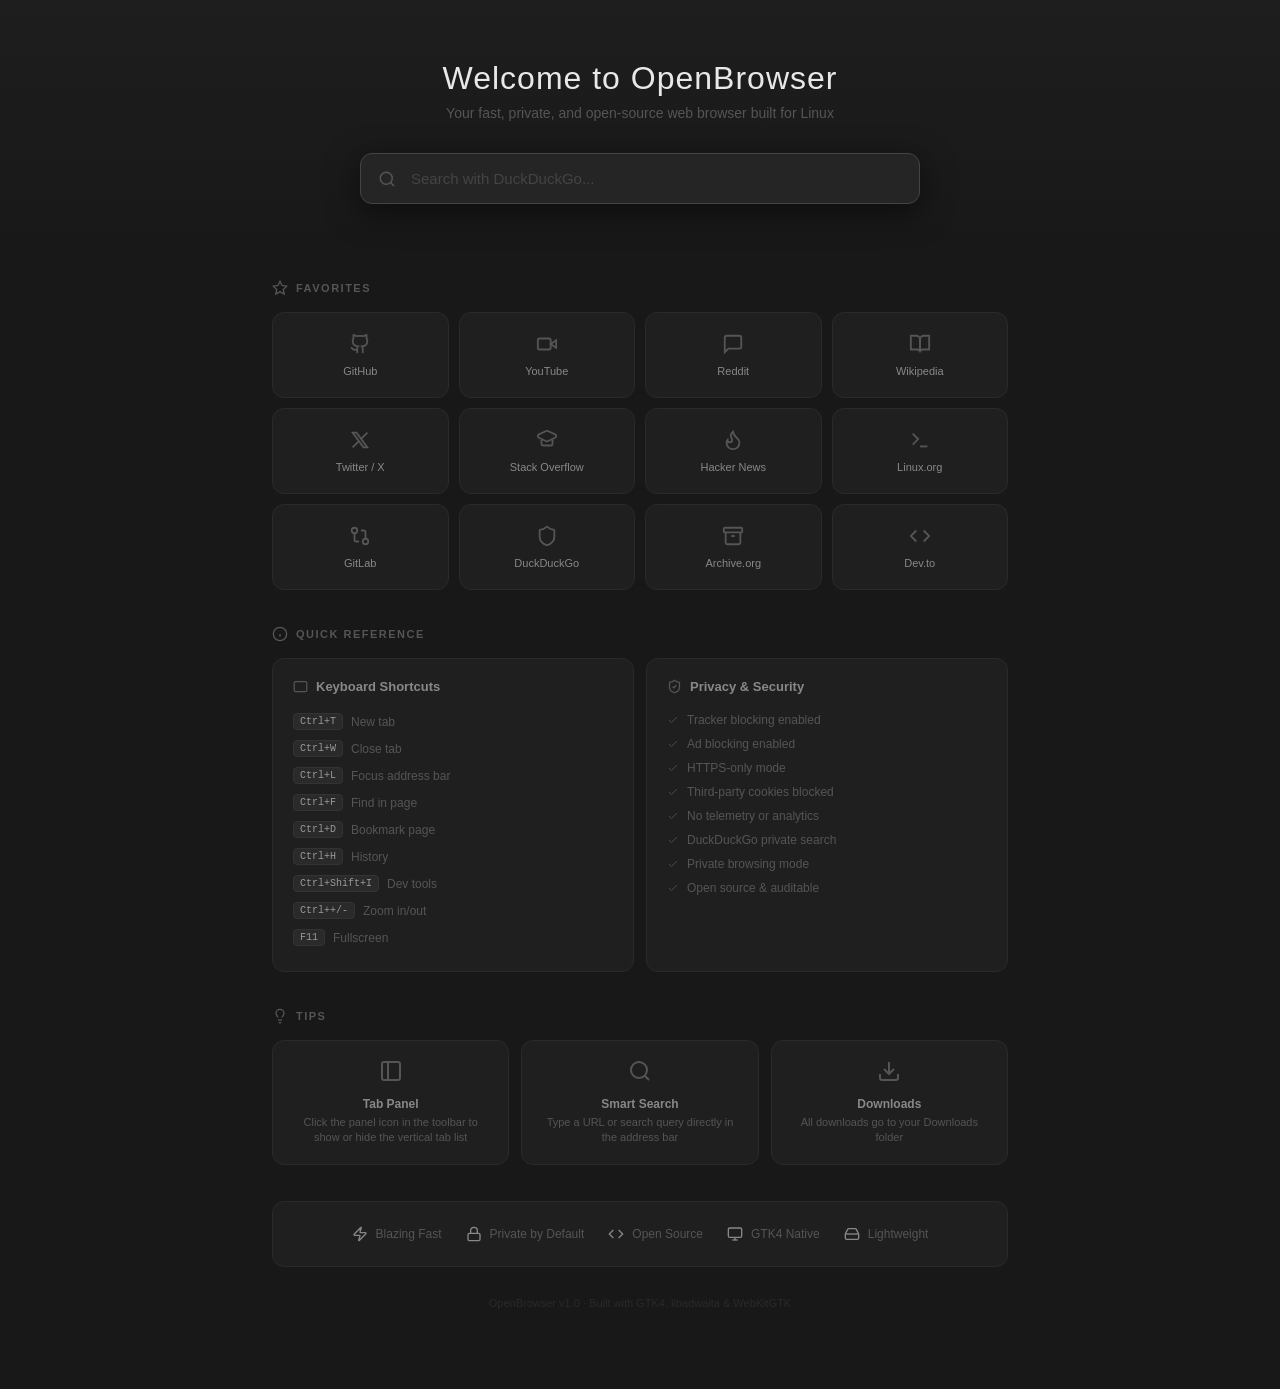
==== data/startup.html @ 34a9e411 "Initial release: OpenBrowser v1.0.0 A fast, private, and open-source web browser for Linux built wit" ====
<!DOCTYPE html>
<html><head>
<meta charset="utf-8">
<title>New Tab - OpenBrowser</title>
<style>
* { margin: 0; padding: 0; box-sizing: border-box; }
:root {
  --bg: #181818;
  --surface: #1f1f1f;
  --surface2: #252525;
  --border: #2a2a2a;
  --border2: #333;
  --text: #ccc;
  --text2: #888;
  --text3: #555;
  --accent: #4a9eff;
}
body {
  background: var(--bg);
  color: var(--text);
  font-family: 'Cantarell', -apple-system, sans-serif;
  min-height: 100vh;
  overflow-y: auto;
}
.hero {
  padding: 60px 40px 40px;
  text-align: center;
  background: linear-gradient(180deg, #1e1e1e 0%, var(--bg) 100%);
}
.hero h1 { font-size: 32px; font-weight: 200; color: #e8e8e8; margin-bottom: 8px; letter-spacing: 1px; }
.hero p { font-size: 14px; color: var(--text3); margin-bottom: 32px; }
.search-wrap { max-width: 560px; margin: 0 auto; position: relative; }
.search-wrap .s-icon { position: absolute; left: 18px; top: 50%; transform: translateY(-50%); color: var(--text3); width: 18px; height: 18px; }
.search-wrap input {
  width: 100%; padding: 16px 20px 16px 50px; border-radius: 12px;
  border: 1px solid var(--border); background: var(--surface); color: #e0e0e0;
  font-size: 15px; outline: none; transition: all 0.25s;
}
.search-wrap input:focus { border-color: #444; background: var(--surface2); box-shadow: 0 8px 32px rgba(0,0,0,0.5); }
.search-wrap input::placeholder { color: #444; }
.content { max-width: 800px; margin: 0 auto; padding: 0 32px 60px; }
.section-head { display: flex; align-items: center; gap: 8px; margin-bottom: 16px; margin-top: 36px; }
.section-head svg { width: 16px; height: 16px; color: var(--text3); }
.section-head span { font-size: 11px; font-weight: 700; color: var(--text3); text-transform: uppercase; letter-spacing: 1.5px; }
.fav-grid { display: grid; grid-template-columns: repeat(4, 1fr); gap: 10px; }
.fav {
  display: flex; flex-direction: column; align-items: center; gap: 10px;
  padding: 20px 8px; border-radius: 12px; background: var(--surface);
  border: 1px solid var(--border); text-decoration: none; color: var(--text2);
  font-size: 11px; transition: all 0.2s ease;
}
.fav:hover { background: var(--surface2); border-color: var(--border2); color: #fff; transform: translateY(-3px); box-shadow: 0 8px 24px rgba(0,0,0,0.5); }
.fav svg { width: 22px; height: 22px; color: var(--text3); transition: all 0.2s; }
.fav:hover svg { color: var(--accent); }
.info-grid { display: grid; grid-template-columns: 1fr 1fr; gap: 12px; }
.info-card { background: var(--surface); border: 1px solid var(--border); border-radius: 12px; padding: 20px; }
.info-card h3 { font-size: 13px; font-weight: 600; color: var(--text2); margin-bottom: 14px; display: flex; align-items: center; gap: 8px; }
.info-card h3 svg { width: 15px; height: 15px; color: var(--text3); }
.info-card ul { list-style: none; }
.info-card li { font-size: 12px; color: var(--text3); padding: 5px 0; display: flex; align-items: center; gap: 8px; }
.info-card li svg { width: 12px; height: 12px; color: #4a4a4a; }
kbd { background: #2a2a2a; border: 1px solid #333; border-radius: 4px; padding: 2px 6px; font-size: 10px; color: #999; font-family: monospace; }
.features { display: flex; gap: 24px; justify-content: center; flex-wrap: wrap; margin-top: 36px; padding: 24px; background: var(--surface); border: 1px solid var(--border); border-radius: 12px; }
.feat { display: flex; align-items: center; gap: 8px; font-size: 12px; color: var(--text3); }
.feat svg { width: 16px; height: 16px; color: var(--text2); }
.tips-row { display: grid; grid-template-columns: 1fr 1fr 1fr; gap: 12px; margin-top: 12px; }
.tip-card { background: var(--surface); border: 1px solid var(--border); border-radius: 12px; padding: 18px; text-align: center; }
.tip-card svg { width: 24px; height: 24px; color: var(--text3); margin-bottom: 10px; }
.tip-card h4 { font-size: 12px; color: var(--text2); margin-bottom: 4px; }
.tip-card p { font-size: 11px; color: var(--text3); line-height: 1.4; }
.footer { text-align: center; padding: 30px 0 20px; color: #2a2a2a; font-size: 11px; }
</style>
</head>
<body>

<div class="hero">
  <h1>Welcome to OpenBrowser</h1>
  <p>Your fast, private, and open-source web browser built for Linux</p>
  <div class="search-wrap">
    <svg class="s-icon" viewBox="0 0 24 24" fill="none" stroke="currentColor" stroke-width="2" stroke-linecap="round" stroke-linejoin="round"><circle cx="11" cy="11" r="8"/><path d="m21 21-4.3-4.3"/></svg>
    <form action="https://duckduckgo.com/" method="get">
      <input type="text" name="q" placeholder="Search with DuckDuckGo..." autofocus>
    </form>
  </div>
</div>

<div class="content">
  <div class="section-head">
    <svg viewBox="0 0 24 24" fill="none" stroke="currentColor" stroke-width="2"><polygon points="12 2 15.09 8.26 22 9.27 17 14.14 18.18 21.02 12 17.77 5.82 21.02 7 14.14 2 9.27 8.91 8.26 12 2"/></svg>
    <span>Favorites</span>
  </div>
  <div class="fav-grid">
    <a class="fav" href="https://github.com"><svg viewBox="0 0 24 24" fill="none" stroke="currentColor" stroke-width="2"><path d="M15 22v-4a4.8 4.8 0 0 0-1-3.5c3 0 6-2 6-5.5.08-1.25-.27-2.48-1-3.5.28-1.15.28-2.35 0-3.5 0 0-1 0-3 1.5-2.64-.5-5.36-.5-8 0C6 2 5 2 5 2c-.3 1.15-.3 2.35 0 3.5A5.403 5.403 0 0 0 4 9c0 3.5 3 5.5 6 5.5-.39.49-.68 1.05-.85 1.65-.17.6-.22 1.23-.15 1.85v4"/><path d="M9 18c-4.51 2-5-2-7-2"/></svg><span>GitHub</span></a>
    <a class="fav" href="https://youtube.com"><svg viewBox="0 0 24 24" fill="none" stroke="currentColor" stroke-width="2"><path d="m22 8-6 4 6 4V8Z"/><rect width="14" height="12" x="2" y="6" rx="2" ry="2"/></svg><span>YouTube</span></a>
    <a class="fav" href="https://reddit.com"><svg viewBox="0 0 24 24" fill="none" stroke="currentColor" stroke-width="2"><path d="M21 15a2 2 0 0 1-2 2H7l-4 4V5a2 2 0 0 1 2-2h14a2 2 0 0 1 2 2z"/></svg><span>Reddit</span></a>
    <a class="fav" href="https://wikipedia.org"><svg viewBox="0 0 24 24" fill="none" stroke="currentColor" stroke-width="2"><path d="M2 3h6a4 4 0 0 1 4 4v14a3 3 0 0 0-3-3H2z"/><path d="M22 3h-6a4 4 0 0 0-4 4v14a3 3 0 0 1 3-3h7z"/></svg><span>Wikipedia</span></a>
    <a class="fav" href="https://twitter.com"><svg viewBox="0 0 24 24" fill="none" stroke="currentColor" stroke-width="2"><path d="M4 4l11.733 16h4.267l-11.733 -16z"/><path d="M4 20l6.768 -6.768m2.46 -2.46L20 4"/></svg><span>Twitter / X</span></a>
    <a class="fav" href="https://stackoverflow.com"><svg viewBox="0 0 24 24" fill="none" stroke="currentColor" stroke-width="2"><path d="m12.83 2.18a2 2 0 0 0-1.66 0l-8 3.74a2 2 0 0 0 0 3.66l8 3.74a2 2 0 0 0 1.66 0l8-3.74a2 2 0 0 0 0-3.66Z"/><path d="M6 12v4c0 1.1.9 2 2 2h8a2 2 0 0 0 2-2v-4"/></svg><span>Stack Overflow</span></a>
    <a class="fav" href="https://news.ycombinator.com"><svg viewBox="0 0 24 24" fill="none" stroke="currentColor" stroke-width="2"><path d="M8.5 14.5A2.5 2.5 0 0 0 11 12c0-1.38-.5-2-1-3-1.072-2.143-.224-4.054 2-6 .5 2.5 2 4.9 4 6.5 2 1.6 3 3.5 3 5.5a7 7 0 1 1-14 0c0-1.153.433-2.294 1-3a2.5 2.5 0 0 0 2.5 2.5z"/></svg><span>Hacker News</span></a>
    <a class="fav" href="https://linux.org"><svg viewBox="0 0 24 24" fill="none" stroke="currentColor" stroke-width="2"><polyline points="4 17 10 11 4 5"/><line x1="12" x2="20" y1="19" y2="19"/></svg><span>Linux.org</span></a>
    <a class="fav" href="https://gitlab.com"><svg viewBox="0 0 24 24" fill="none" stroke="currentColor" stroke-width="2"><circle cx="18" cy="18" r="3"/><circle cx="6" cy="6" r="3"/><path d="M13 6h3a2 2 0 0 1 2 2v7"/><path d="M11 18H8a2 2 0 0 1-2-2V9"/></svg><span>GitLab</span></a>
    <a class="fav" href="https://duckduckgo.com"><svg viewBox="0 0 24 24" fill="none" stroke="currentColor" stroke-width="2"><path d="M20 13c0 5-3.5 7.5-7.66 8.95a1 1 0 0 1-.67-.01C7.5 20.5 4 18 4 13V6a1 1 0 0 1 1-1c2 0 4.5-1.2 6.24-2.72a1.17 1.17 0 0 1 1.52 0C14.51 3.81 17 5 19 5a1 1 0 0 1 1 1z"/></svg><span>DuckDuckGo</span></a>
    <a class="fav" href="https://archive.org"><svg viewBox="0 0 24 24" fill="none" stroke="currentColor" stroke-width="2"><rect width="20" height="5" x="2" y="3" rx="1"/><path d="M4 8v11a2 2 0 0 0 2 2h12a2 2 0 0 0 2-2V8"/><path d="M10 12h4"/></svg><span>Archive.org</span></a>
    <a class="fav" href="https://dev.to"><svg viewBox="0 0 24 24" fill="none" stroke="currentColor" stroke-width="2"><polyline points="16 18 22 12 16 6"/><polyline points="8 6 2 12 8 18"/></svg><span>Dev.to</span></a>
  </div>

  <div class="section-head">
    <svg viewBox="0 0 24 24" fill="none" stroke="currentColor" stroke-width="2"><circle cx="12" cy="12" r="10"/><path d="M12 16v-4"/><path d="M12 8h.01"/></svg>
    <span>Quick Reference</span>
  </div>
  <div class="info-grid">
    <div class="info-card">
      <h3><svg viewBox="0 0 24 24" fill="none" stroke="currentColor" stroke-width="2"><rect width="20" height="16" x="2" y="4" rx="2"/><path d="M6 8h.001"/><path d="M10 8h.001"/><path d="M14 8h.001"/></svg> Keyboard Shortcuts</h3>
      <ul>
        <li><kbd>Ctrl+T</kbd> New tab</li>
        <li><kbd>Ctrl+W</kbd> Close tab</li>
        <li><kbd>Ctrl+L</kbd> Focus address bar</li>
        <li><kbd>Ctrl+F</kbd> Find in page</li>
        <li><kbd>Ctrl+D</kbd> Bookmark page</li>
        <li><kbd>Ctrl+H</kbd> History</li>
        <li><kbd>Ctrl+Shift+I</kbd> Dev tools</li>
        <li><kbd>Ctrl++/-</kbd> Zoom in/out</li>
        <li><kbd>F11</kbd> Fullscreen</li>
      </ul>
    </div>
    <div class="info-card">
      <h3><svg viewBox="0 0 24 24" fill="none" stroke="currentColor" stroke-width="2"><path d="M20 13c0 5-3.5 7.5-7.66 8.95a1 1 0 0 1-.67-.01C7.5 20.5 4 18 4 13V6a1 1 0 0 1 1-1c2 0 4.5-1.2 6.24-2.72a1.17 1.17 0 0 1 1.52 0C14.51 3.81 17 5 19 5a1 1 0 0 1 1 1z"/><path d="m9 12 2 2 4-4"/></svg> Privacy &amp; Security</h3>
      <ul>
        <li><svg viewBox="0 0 24 24" fill="none" stroke="currentColor" stroke-width="2"><path d="M20 6 9 17l-5-5"/></svg> Tracker blocking enabled</li>
        <li><svg viewBox="0 0 24 24" fill="none" stroke="currentColor" stroke-width="2"><path d="M20 6 9 17l-5-5"/></svg> Ad blocking enabled</li>
        <li><svg viewBox="0 0 24 24" fill="none" stroke="currentColor" stroke-width="2"><path d="M20 6 9 17l-5-5"/></svg> HTTPS-only mode</li>
        <li><svg viewBox="0 0 24 24" fill="none" stroke="currentColor" stroke-width="2"><path d="M20 6 9 17l-5-5"/></svg> Third-party cookies blocked</li>
        <li><svg viewBox="0 0 24 24" fill="none" stroke="currentColor" stroke-width="2"><path d="M20 6 9 17l-5-5"/></svg> No telemetry or analytics</li>
        <li><svg viewBox="0 0 24 24" fill="none" stroke="currentColor" stroke-width="2"><path d="M20 6 9 17l-5-5"/></svg> DuckDuckGo private search</li>
        <li><svg viewBox="0 0 24 24" fill="none" stroke="currentColor" stroke-width="2"><path d="M20 6 9 17l-5-5"/></svg> Private browsing mode</li>
        <li><svg viewBox="0 0 24 24" fill="none" stroke="currentColor" stroke-width="2"><path d="M20 6 9 17l-5-5"/></svg> Open source &amp; auditable</li>
      </ul>
    </div>
  </div>

  <div class="section-head">
    <svg viewBox="0 0 24 24" fill="none" stroke="currentColor" stroke-width="2"><path d="M15 14c.2-1 .7-1.7 1.5-2.5 1-.9 1.5-2.2 1.5-3.5A6 6 0 0 0 6 8c0 1 .2 2.2 1.5 3.5.7.7 1.3 1.5 1.5 2.5"/><path d="M9 18h6"/><path d="M10 22h4"/></svg>
    <span>Tips</span>
  </div>
  <div class="tips-row">
    <div class="tip-card">
      <svg viewBox="0 0 24 24" fill="none" stroke="currentColor" stroke-width="2"><rect width="18" height="18" x="3" y="3" rx="2"/><path d="M9 3v18"/></svg>
      <h4>Tab Panel</h4>
      <p>Click the panel icon in the toolbar to show or hide the vertical tab list</p>
    </div>
    <div class="tip-card">
      <svg viewBox="0 0 24 24" fill="none" stroke="currentColor" stroke-width="2"><circle cx="11" cy="11" r="8"/><path d="m21 21-4.3-4.3"/></svg>
      <h4>Smart Search</h4>
      <p>Type a URL or search query directly in the address bar</p>
    </div>
    <div class="tip-card">
      <svg viewBox="0 0 24 24" fill="none" stroke="currentColor" stroke-width="2"><path d="M21 15v4a2 2 0 0 1-2 2H5a2 2 0 0 1-2-2v-4"/><polyline points="7 10 12 15 17 10"/><line x1="12" x2="12" y1="15" y2="3"/></svg>
      <h4>Downloads</h4>
      <p>All downloads go to your Downloads folder</p>
    </div>
  </div>

  <div class="features">
    <div class="feat"><svg viewBox="0 0 24 24" fill="none" stroke="currentColor" stroke-width="2"><path d="M4 14a1 1 0 0 1-.78-1.63l9.9-10.2a.5.5 0 0 1 .86.46l-1.92 6.02A1 1 0 0 0 13 10h7a1 1 0 0 1 .78 1.63l-9.9 10.2a.5.5 0 0 1-.86-.46l1.92-6.02A1 1 0 0 0 11 14z"/></svg> Blazing Fast</div>
    <div class="feat"><svg viewBox="0 0 24 24" fill="none" stroke="currentColor" stroke-width="2"><rect width="18" height="11" x="3" y="11" rx="2" ry="2"/><path d="M7 11V7a5 5 0 0 1 10 0v4"/></svg> Private by Default</div>
    <div class="feat"><svg viewBox="0 0 24 24" fill="none" stroke="currentColor" stroke-width="2"><polyline points="16 18 22 12 16 6"/><polyline points="8 6 2 12 8 18"/></svg> Open Source</div>
    <div class="feat"><svg viewBox="0 0 24 24" fill="none" stroke="currentColor" stroke-width="2"><rect width="20" height="14" x="2" y="3" rx="2"/><line x1="8" x2="16" y1="21" y2="21"/><line x1="12" x2="12" y1="17" y2="21"/></svg> GTK4 Native</div>
    <div class="feat"><svg viewBox="0 0 24 24" fill="none" stroke="currentColor" stroke-width="2"><line x1="22" x2="2" y1="12" y2="12"/><path d="M5.45 5.11 2 12v6a2 2 0 0 0 2 2h16a2 2 0 0 0 2-2v-6l-3.45-6.89A2 2 0 0 0 16.76 4H7.24a2 2 0 0 0-1.79 1.11z"/></svg> Lightweight</div>
  </div>

  <div class="footer">OpenBrowser v1.0 &middot; Built with GTK4, libadwaita &amp; WebKitGTK</div>
</div>

</body></html>
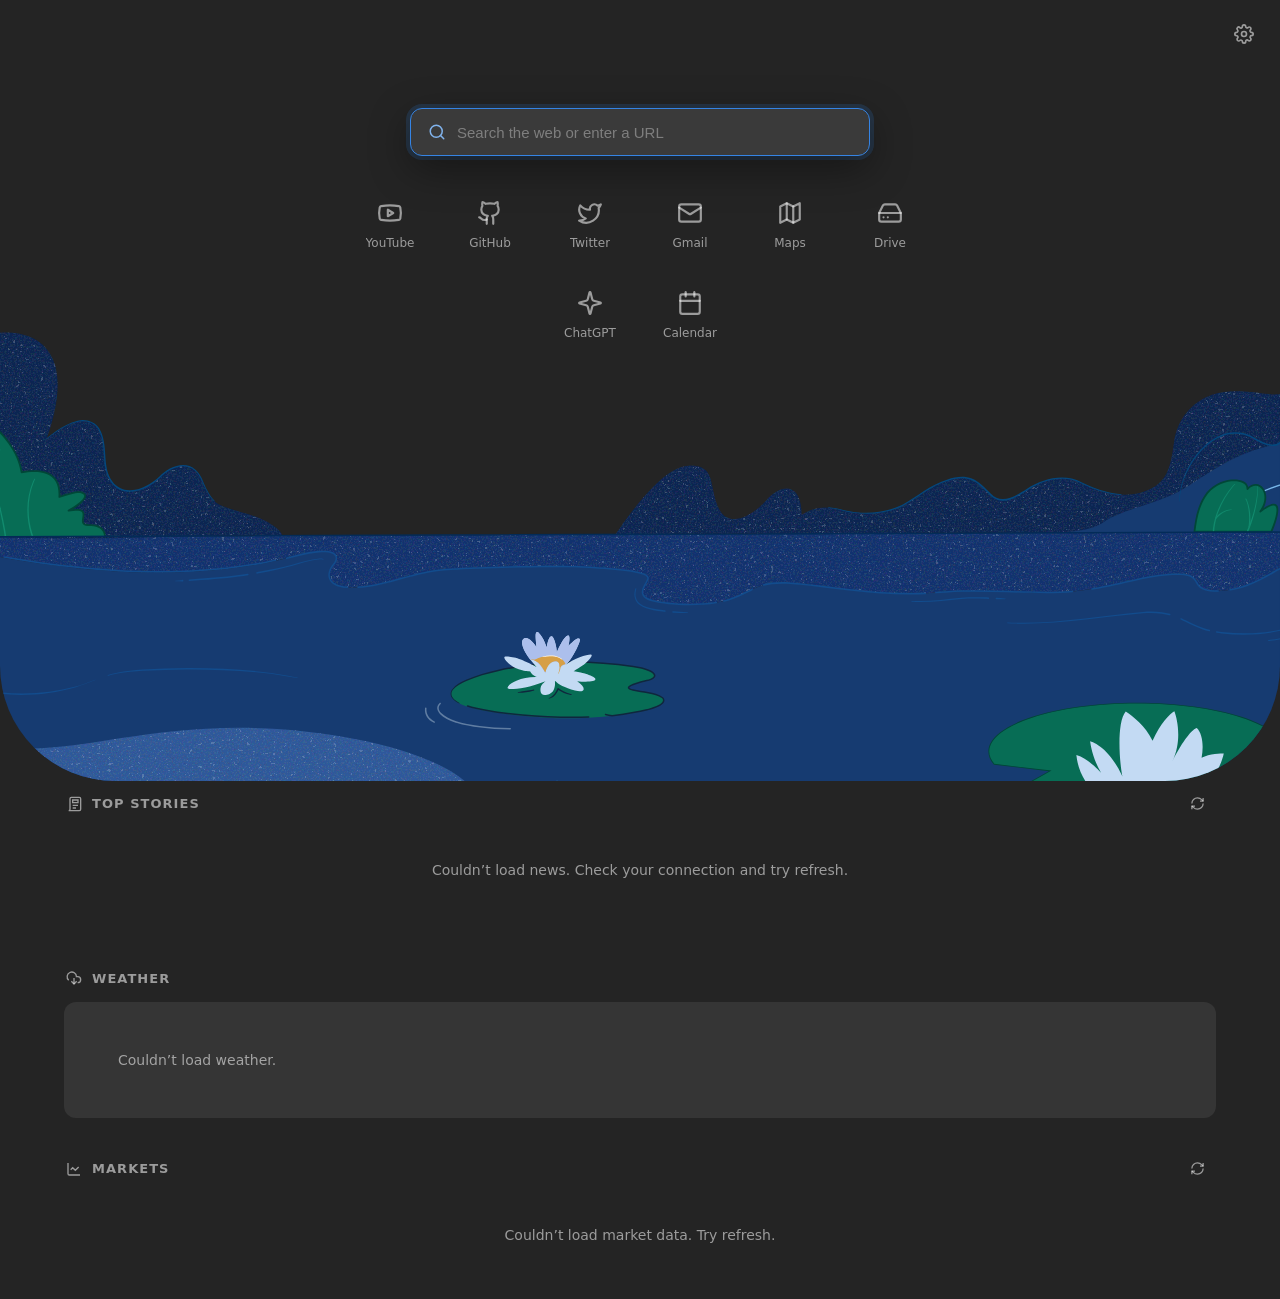
==== commit bdfb1874: "Initial commit: OpenBrowser - GTK4 web browser with WebKitGTK" ====
--- a/data/startup.html
+++ b/data/startup.html
@@ -1,174 +1,503 @@
 <!DOCTYPE html>
-<html><head>
+<html lang="en"><head>
 <meta charset="utf-8">
-<title>New Tab - OpenBrowser</title>
+<meta name="viewport" content="width=device-width, initial-scale=1.0">
+<title>New Tab</title>
 <style>
-* { margin: 0; padding: 0; box-sizing: border-box; }
-:root {
-  --bg: #181818;
-  --surface: #1f1f1f;
-  --surface2: #252525;
-  --border: #2a2a2a;
-  --border2: #333;
-  --text: #ccc;
-  --text2: #888;
-  --text3: #555;
-  --accent: #4a9eff;
-}
-body {
-  background: var(--bg);
-  color: var(--text);
-  font-family: 'Cantarell', -apple-system, sans-serif;
-  min-height: 100vh;
-  overflow-y: auto;
-}
-.hero {
-  padding: 60px 40px 40px;
-  text-align: center;
-  background: linear-gradient(180deg, #1e1e1e 0%, var(--bg) 100%);
-}
-.hero h1 { font-size: 32px; font-weight: 200; color: #e8e8e8; margin-bottom: 8px; letter-spacing: 1px; }
-.hero p { font-size: 14px; color: var(--text3); margin-bottom: 32px; }
-.search-wrap { max-width: 560px; margin: 0 auto; position: relative; }
-.search-wrap .s-icon { position: absolute; left: 18px; top: 50%; transform: translateY(-50%); color: var(--text3); width: 18px; height: 18px; }
-.search-wrap input {
-  width: 100%; padding: 16px 20px 16px 50px; border-radius: 12px;
-  border: 1px solid var(--border); background: var(--surface); color: #e0e0e0;
-  font-size: 15px; outline: none; transition: all 0.25s;
-}
-.search-wrap input:focus { border-color: #444; background: var(--surface2); box-shadow: 0 8px 32px rgba(0,0,0,0.5); }
-.search-wrap input::placeholder { color: #444; }
-.content { max-width: 800px; margin: 0 auto; padding: 0 32px 60px; }
-.section-head { display: flex; align-items: center; gap: 8px; margin-bottom: 16px; margin-top: 36px; }
-.section-head svg { width: 16px; height: 16px; color: var(--text3); }
-.section-head span { font-size: 11px; font-weight: 700; color: var(--text3); text-transform: uppercase; letter-spacing: 1.5px; }
-.fav-grid { display: grid; grid-template-columns: repeat(4, 1fr); gap: 10px; }
-.fav {
-  display: flex; flex-direction: column; align-items: center; gap: 10px;
-  padding: 20px 8px; border-radius: 12px; background: var(--surface);
-  border: 1px solid var(--border); text-decoration: none; color: var(--text2);
-  font-size: 11px; transition: all 0.2s ease;
-}
-.fav:hover { background: var(--surface2); border-color: var(--border2); color: #fff; transform: translateY(-3px); box-shadow: 0 8px 24px rgba(0,0,0,0.5); }
-.fav svg { width: 22px; height: 22px; color: var(--text3); transition: all 0.2s; }
-.fav:hover svg { color: var(--accent); }
-.info-grid { display: grid; grid-template-columns: 1fr 1fr; gap: 12px; }
-.info-card { background: var(--surface); border: 1px solid var(--border); border-radius: 12px; padding: 20px; }
-.info-card h3 { font-size: 13px; font-weight: 600; color: var(--text2); margin-bottom: 14px; display: flex; align-items: center; gap: 8px; }
-.info-card h3 svg { width: 15px; height: 15px; color: var(--text3); }
-.info-card ul { list-style: none; }
-.info-card li { font-size: 12px; color: var(--text3); padding: 5px 0; display: flex; align-items: center; gap: 8px; }
-.info-card li svg { width: 12px; height: 12px; color: #4a4a4a; }
-kbd { background: #2a2a2a; border: 1px solid #333; border-radius: 4px; padding: 2px 6px; font-size: 10px; color: #999; font-family: monospace; }
-.features { display: flex; gap: 24px; justify-content: center; flex-wrap: wrap; margin-top: 36px; padding: 24px; background: var(--surface); border: 1px solid var(--border); border-radius: 12px; }
-.feat { display: flex; align-items: center; gap: 8px; font-size: 12px; color: var(--text3); }
-.feat svg { width: 16px; height: 16px; color: var(--text2); }
-.tips-row { display: grid; grid-template-columns: 1fr 1fr 1fr; gap: 12px; margin-top: 12px; }
-.tip-card { background: var(--surface); border: 1px solid var(--border); border-radius: 12px; padding: 18px; text-align: center; }
-.tip-card svg { width: 24px; height: 24px; color: var(--text3); margin-bottom: 10px; }
-.tip-card h4 { font-size: 12px; color: var(--text2); margin-bottom: 4px; }
-.tip-card p { font-size: 11px; color: var(--text3); line-height: 1.4; }
-.footer { text-align: center; padding: 30px 0 20px; color: #2a2a2a; font-size: 11px; }
+*{margin:0;padding:0;box-sizing:border-box}
+/* Adwaita (GNOME) dark palette */
+:root{
+  --window-bg:#242424;
+  --card-bg:rgba(255,255,255,.08);
+  --card-bg-hover:rgba(255,255,255,.13);
+  --separator:rgba(255,255,255,.08);
+  --fg:#ffffff;
+  --dim:rgba(255,255,255,.55);
+  --dimmer:rgba(255,255,255,.35);
+  --accent:#3584e4;
+  --accent-text:#81b3ec;
+  --radius:12px;
+}
+html,body{height:100%}
+body{
+  background:var(--window-bg);color:var(--fg);
+  font-family:'Adwaita Sans','Cantarell',-apple-system,system-ui,'Segoe UI',sans-serif;
+  -webkit-font-smoothing:antialiased;min-height:100vh;
+}
+
+/* ===== Section 1: search at top + shortcuts ===== */
+.hero{min-height:62vh;display:flex;flex-direction:column;align-items:center;padding:clamp(60px,12vh,140px) 24px 0}
+.search-wrap{position:relative;width:100%;max-width:460px}
+.s-icon{position:absolute;left:18px;top:50%;transform:translateY(-50%);width:18px;height:18px;color:var(--dim);pointer-events:none;transition:color .2s}
+#searchInput{
+  width:100%;height:48px;padding:0 18px 0 46px;border-radius:12px;
+  border:1px solid var(--separator);background:var(--card-bg);color:var(--fg);
+  font-size:15px;outline:none;transition:border-color .2s,background .2s,box-shadow .2s;
+}
+#searchInput::placeholder{color:var(--dimmer)}
+#searchInput:focus{border-color:var(--accent);background:rgba(255,255,255,.1);box-shadow:0 12px 40px rgba(0,0,0,.4),0 0 0 4px rgba(53,132,228,.18)}
+.search-wrap:focus-within .s-icon{color:var(--accent-text)}
+
+/* shortcuts — plain gray icons, no card */
+.shortcuts{display:flex;flex-wrap:wrap;justify-content:center;gap:12px;margin-top:30px;max-width:620px}
+.shortcut{display:flex;flex-direction:column;align-items:center;gap:10px;width:88px;cursor:pointer;font-family:inherit;color:var(--dim);font-size:12px;font-weight:500;padding:14px 8px;border-radius:14px;background:none;border:none;transition:color .15s,transform .15s}
+.shortcut .ico{display:flex;align-items:center;justify-content:center}
+.shortcut .ico svg{width:26px;height:26px;color:var(--dim);transition:color .15s}
+.shortcut .name{white-space:nowrap;overflow:hidden;text-overflow:ellipsis;max-width:100%}
+.shortcut:hover{color:var(--fg);transform:translateY(-3px)}
+.shortcut:hover .ico svg{color:var(--fg)}
+
+/* Footer SVG under shortcuts — full bleed (fits both corners) */
+.login-anim{display:block;width:100vw;max-width:100vw;margin-left:calc(50% - 50vw);margin-right:calc(50% - 50vw);margin-top:-30px;height:auto;border-bottom-left-radius:clamp(40px,9vw,140px);border-bottom-right-radius:clamp(40px,9vw,140px)}
+
+/* ===== Section 2: news ===== */
+.news{padding:0 clamp(24px,5vw,80px) 56px;max-width:1280px;margin:0 auto}
+.section-title{display:flex;align-items:center;gap:10px;font-size:13px;font-weight:700;color:var(--dim);text-transform:uppercase;letter-spacing:.08em;margin:8px 2px 16px}
+.section-title svg{width:16px;height:16px}
+.section-title .grow{flex:1}
+.icon-btn{background:none;border:none;color:var(--dim);cursor:pointer;border-radius:8px;padding:7px 9px;display:flex;align-items:center;transition:color .15s}
+.icon-btn:hover{color:var(--fg)}
+.icon-btn svg{width:15px;height:15px}
+.news-grid{display:grid;grid-template-columns:repeat(auto-fill,minmax(260px,1fr));gap:10px}
+.news-card{display:flex;gap:12px;align-items:flex-start;padding:13px 14px;border-radius:var(--radius);background:var(--card-bg);cursor:pointer;transition:background .15s,transform .15s}
+.news-card:hover{background:var(--card-bg-hover);transform:translateY(-2px)}
+.news-card .thumb{width:38px;height:38px;border-radius:9px;flex-shrink:0;background:rgba(255,255,255,.06);object-fit:contain;padding:7px}
+.news-card .body{display:flex;flex-direction:column;gap:6px;min-width:0;flex:1}
+.news-card .nt{font-size:13.5px;font-weight:600;line-height:1.35;display:-webkit-box;-webkit-line-clamp:2;-webkit-box-orient:vertical;overflow:hidden}
+.news-card .meta{display:flex;align-items:center;gap:8px;font-size:11.5px;color:var(--dim);flex-wrap:wrap}
+.news-card .domain{color:var(--accent-text);overflow:hidden;text-overflow:ellipsis;white-space:nowrap;max-width:120px}
+.news-card .dot{width:3px;height:3px;border-radius:50%;background:var(--dimmer);flex-shrink:0}
+.news-status{padding:28px;text-align:center;color:var(--dim);font-size:14px;grid-column:1/-1}
+.skeleton{background:var(--card-bg);border-radius:var(--radius);min-height:66px;position:relative;overflow:hidden}
+.skeleton::after{content:'';position:absolute;inset:0;background:linear-gradient(90deg,transparent,rgba(255,255,255,.05),transparent);animation:sh 1.2s infinite}
+@keyframes sh{100%{transform:translateX(100%)}}
+/* ===== Background layer ===== */
+.bg-layer{position:fixed;inset:0;z-index:-1;background-size:cover;background-position:center;background-repeat:no-repeat}
+
+/* ===== Settings gear ===== */
+.gear-btn{position:fixed;top:14px;right:16px;z-index:50;width:40px;height:40px;border-radius:999px;border:none;background:none;color:var(--dim);display:flex;align-items:center;justify-content:center;cursor:pointer;transition:color .15s}
+.gear-btn:hover{color:var(--fg)}
+.gear-btn svg{width:20px;height:20px}
+
+/* ===== Customise dialog ===== */
+.cust-overlay{position:fixed;inset:0;background:rgba(0,0,0,.6);display:none;align-items:center;justify-content:center;z-index:120}
+.cust-overlay.show{display:flex}
+.cust-dialog{width:min(94vw,640px);max-height:86vh;background:#1f1f1f;border-radius:16px;overflow:hidden;display:flex;flex-direction:column;box-shadow:0 24px 64px rgba(0,0,0,.6)}
+.cust-header{display:flex;align-items:center;padding:18px 22px;border-bottom:1px solid var(--separator)}
+.cust-header h2{font-size:18px;font-weight:700;flex:1}
+.cust-close{width:34px;height:34px;border-radius:999px;border:none;background:transparent;color:var(--dim);cursor:pointer;display:flex;align-items:center;justify-content:center;transition:background .15s,color .15s}
+.cust-close:hover{background:var(--card-bg-hover);color:var(--fg)}
+.cust-close svg{width:18px;height:18px}
+.cust-body{padding:22px;overflow-y:auto}
+.cust-label{font-size:12px;font-weight:700;color:var(--dim);text-transform:uppercase;letter-spacing:.07em;margin-bottom:14px}
+.bg-grid{display:grid;grid-template-columns:repeat(auto-fill,minmax(132px,1fr));gap:12px}
+.bg-opt{position:relative;aspect-ratio:16/10;border-radius:12px;cursor:pointer;border:2px solid transparent;overflow:hidden;background-size:cover;background-position:center;display:flex;align-items:center;justify-content:center;color:var(--fg);font-size:12px;font-weight:600;transition:border-color .15s}
+.bg-opt.special{background:var(--card-bg);border:2px dashed var(--separator);flex-direction:column;gap:6px;color:var(--dim)}
+.bg-opt.special:hover{border-color:var(--accent);color:var(--fg)}
+.bg-opt.special svg{width:22px;height:22px}
+.bg-opt.selected{border-color:var(--accent)}
+.bg-opt .check{position:absolute;top:6px;right:6px;width:22px;height:22px;border-radius:999px;background:var(--accent);color:#fff;display:none;align-items:center;justify-content:center}
+.bg-opt.selected .check{display:flex}
+.bg-opt .check svg{width:13px;height:13px}
+
+/* ===== Weather + Markets panels ===== */
+.panel{padding:0 clamp(24px,5vw,80px) 28px;max-width:1280px;margin:0 auto}
+.weather{display:flex;align-items:center;gap:22px;background:var(--card-bg);border-radius:var(--radius);padding:22px 26px;flex-wrap:wrap}
+.weather .wicon svg{width:48px;height:48px;color:var(--fg)}
+.weather .wtemp{font-size:42px;font-weight:300;line-height:1;font-variant-numeric:tabular-nums}
+.weather .wmeta{display:flex;flex-direction:column;gap:3px}
+.weather .wcity{font-size:15px;font-weight:600}
+.weather .wcond{font-size:13px;color:var(--dim)}
+.weather .whl{margin-left:18px;font-size:13.5px;color:var(--dim);text-align:right;line-height:1.6}
+.weather .wgraph{margin-left:auto;width:260px;max-width:42vw}
+.weather .wgraph svg{width:100%;height:76px;display:block;overflow:visible}
+.wgraph .line{fill:none;stroke:var(--accent-text);stroke-width:2;stroke-linecap:round;stroke-linejoin:round}
+.wgraph .area{fill:rgba(53,132,228,.16);stroke:none}
+.wgraph .dotnow{fill:var(--accent-text)}
+.wgraph .lbl{fill:var(--dim);font-size:10px;font-weight:600}
+.stocks-grid{display:grid;grid-template-columns:repeat(auto-fill,minmax(160px,1fr));gap:12px}
+.stock{background:var(--card-bg);border-radius:var(--radius);padding:14px 16px;display:flex;flex-direction:column;gap:6px}
+.stock .sname{font-size:13px;color:var(--dim);font-weight:600;white-space:nowrap;overflow:hidden;text-overflow:ellipsis;display:flex;align-items:center;gap:7px}
+.stock .scoin{width:18px;height:18px;border-radius:50%;flex-shrink:0}
+.stock .sprice{font-size:19px;font-weight:600;font-variant-numeric:tabular-nums}
+.stock .schg{font-size:12.5px;font-weight:600;font-variant-numeric:tabular-nums}
+.stock .up{color:#57e389}
+.stock .down{color:#ff7b72}
+.stock .spark{width:100%;height:36px;margin-top:6px;display:block;overflow:visible}
+.stock .spark .l{fill:none;stroke-width:1.5;stroke-linecap:round;stroke-linejoin:round}
+.stock .spark .a{opacity:.16}
+
+@media (prefers-reduced-motion:reduce){*{animation:none!important;transition:none!important}.skeleton::after{animation:none}}
 </style>
 </head>
 <body>
 
-<div class="hero">
-  <h1>Welcome to OpenBrowser</h1>
-  <p>Your fast, private, and open-source web browser built for Linux</p>
+<div class="bg-layer" id="bgLayer"></div>
+
+<button class="gear-btn" id="gearBtn" title="Customise">
+  <svg viewBox="0 0 24 24" fill="none" stroke="currentColor" stroke-width="2"><circle cx="12" cy="12" r="3"/><path d="M19.4 15a1.65 1.65 0 0 0 .33 1.82l.06.06a2 2 0 1 1-2.83 2.83l-.06-.06a1.65 1.65 0 0 0-1.82-.33 1.65 1.65 0 0 0-1 1.51V21a2 2 0 0 1-4 0v-.09A1.65 1.65 0 0 0 9 19.4a1.65 1.65 0 0 0-1.82.33l-.06.06a2 2 0 1 1-2.83-2.83l.06-.06a1.65 1.65 0 0 0 .33-1.82 1.65 1.65 0 0 0-1.51-1H3a2 2 0 0 1 0-4h.09A1.65 1.65 0 0 0 4.6 9a1.65 1.65 0 0 0-.33-1.82l-.06-.06a2 2 0 1 1 2.83-2.83l.06.06a1.65 1.65 0 0 0 1.82.33H9a1.65 1.65 0 0 0 1-1.51V3a2 2 0 0 1 4 0v.09a1.65 1.65 0 0 0 1 1.51 1.65 1.65 0 0 0 1.82-.33l.06-.06a2 2 0 1 1 2.83 2.83l-.06.06a1.65 1.65 0 0 0-.33 1.82V9a1.65 1.65 0 0 0 1.51 1H21a2 2 0 0 1 0 4h-.09a1.65 1.65 0 0 0-1.51 1z"/></svg>
+</button>
+
+<section class="hero">
   <div class="search-wrap">
     <svg class="s-icon" viewBox="0 0 24 24" fill="none" stroke="currentColor" stroke-width="2" stroke-linecap="round" stroke-linejoin="round"><circle cx="11" cy="11" r="8"/><path d="m21 21-4.3-4.3"/></svg>
-    <form action="https://duckduckgo.com/" method="get">
-      <input type="text" name="q" placeholder="Search with DuckDuckGo..." autofocus>
-    </form>
+    <input type="text" id="searchInput" placeholder="Search the web or enter a URL" autocomplete="off" spellcheck="false" autofocus>
+  </div>
+  <div class="shortcuts" id="shortcuts"></div>
+  <img class="login-anim" src="icons/footer.svg" alt="">
+</section>
+
+<section class="news">
+  <div class="section-title">
+    <svg viewBox="0 0 24 24" fill="none" stroke="currentColor" stroke-width="2"><path d="M4 22h16a2 2 0 0 0 2-2V4a2 2 0 0 0-2-2H8a2 2 0 0 0-2 2v16a2 2 0 0 1-2 2Z"/><path d="M18 14h-8M15 18h-5M10 6h8v4h-8V6Z"/></svg>
+    <span>Top Stories</span><span class="grow"></span>
+    <button class="icon-btn" id="newsRefresh" title="Refresh">
+      <svg viewBox="0 0 24 24" fill="none" stroke="currentColor" stroke-width="2"><path d="M3 12a9 9 0 0 1 9-9 9.75 9.75 0 0 1 6.74 2.74L21 8"/><path d="M21 3v5h-5"/><path d="M21 12a9 9 0 0 1-9 9 9.75 9.75 0 0 1-6.74-2.74L3 16"/><path d="M8 16H3v5"/></svg>
+    </button>
+  </div>
+  <div class="news-grid" id="newsGrid"></div>
+</section>
+
+<section class="panel">
+  <div class="section-title">
+    <svg viewBox="0 0 24 24" fill="none" stroke="currentColor" stroke-width="2"><path d="M17.5 19a4.5 4.5 0 1 0 0-9h-1.8A7 7 0 1 0 4 15.3"/><path d="M12 12v9"/><path d="m8 17 4 4 4-4"/></svg>
+    <span>Weather</span>
+  </div>
+  <div class="weather" id="weather"><div class="news-status">Loading weather…</div></div>
+</section>
+
+<section class="panel">
+  <div class="section-title">
+    <svg viewBox="0 0 24 24" fill="none" stroke="currentColor" stroke-width="2"><path d="M3 3v16a2 2 0 0 0 2 2h16"/><path d="m19 9-5 5-4-4-3 3"/></svg>
+    <span>Markets</span>
+    <span class="grow"></span>
+    <button class="icon-btn" id="stockRefresh" title="Refresh"><svg viewBox="0 0 24 24" fill="none" stroke="currentColor" stroke-width="2"><path d="M3 12a9 9 0 0 1 9-9 9.75 9.75 0 0 1 6.74 2.74L21 8"/><path d="M21 3v5h-5"/><path d="M21 12a9 9 0 0 1-9 9 9.75 9.75 0 0 1-6.74-2.74L3 16"/><path d="M8 16H3v5"/></svg></button>
+  </div>
+  <div class="stocks-grid" id="stocks"></div>
+</section>
+
+<!-- Customise dialog -->
+<div class="cust-overlay" id="custOverlay">
+  <div class="cust-dialog">
+    <div class="cust-header">
+      <h2>Customise New Tab Page</h2>
+      <button class="cust-close" id="custClose"><svg viewBox="0 0 24 24" fill="none" stroke="currentColor" stroke-width="2"><path d="M18 6 6 18M6 6l12 12"/></svg></button>
+    </div>
+    <div class="cust-body">
+      <div class="cust-label">Background image</div>
+      <div class="bg-grid" id="bgGrid"></div>
+    </div>
   </div>
 </div>
-
-<div class="content">
-  <div class="section-head">
-    <svg viewBox="0 0 24 24" fill="none" stroke="currentColor" stroke-width="2"><polygon points="12 2 15.09 8.26 22 9.27 17 14.14 18.18 21.02 12 17.77 5.82 21.02 7 14.14 2 9.27 8.91 8.26 12 2"/></svg>
-    <span>Favorites</span>
-  </div>
-  <div class="fav-grid">
-    <a class="fav" href="https://github.com"><svg viewBox="0 0 24 24" fill="none" stroke="currentColor" stroke-width="2"><path d="M15 22v-4a4.8 4.8 0 0 0-1-3.5c3 0 6-2 6-5.5.08-1.25-.27-2.48-1-3.5.28-1.15.28-2.35 0-3.5 0 0-1 0-3 1.5-2.64-.5-5.36-.5-8 0C6 2 5 2 5 2c-.3 1.15-.3 2.35 0 3.5A5.403 5.403 0 0 0 4 9c0 3.5 3 5.5 6 5.5-.39.49-.68 1.05-.85 1.65-.17.6-.22 1.23-.15 1.85v4"/><path d="M9 18c-4.51 2-5-2-7-2"/></svg><span>GitHub</span></a>
-    <a class="fav" href="https://youtube.com"><svg viewBox="0 0 24 24" fill="none" stroke="currentColor" stroke-width="2"><path d="m22 8-6 4 6 4V8Z"/><rect width="14" height="12" x="2" y="6" rx="2" ry="2"/></svg><span>YouTube</span></a>
-    <a class="fav" href="https://reddit.com"><svg viewBox="0 0 24 24" fill="none" stroke="currentColor" stroke-width="2"><path d="M21 15a2 2 0 0 1-2 2H7l-4 4V5a2 2 0 0 1 2-2h14a2 2 0 0 1 2 2z"/></svg><span>Reddit</span></a>
-    <a class="fav" href="https://wikipedia.org"><svg viewBox="0 0 24 24" fill="none" stroke="currentColor" stroke-width="2"><path d="M2 3h6a4 4 0 0 1 4 4v14a3 3 0 0 0-3-3H2z"/><path d="M22 3h-6a4 4 0 0 0-4 4v14a3 3 0 0 1 3-3h7z"/></svg><span>Wikipedia</span></a>
-    <a class="fav" href="https://twitter.com"><svg viewBox="0 0 24 24" fill="none" stroke="currentColor" stroke-width="2"><path d="M4 4l11.733 16h4.267l-11.733 -16z"/><path d="M4 20l6.768 -6.768m2.46 -2.46L20 4"/></svg><span>Twitter / X</span></a>
-    <a class="fav" href="https://stackoverflow.com"><svg viewBox="0 0 24 24" fill="none" stroke="currentColor" stroke-width="2"><path d="m12.83 2.18a2 2 0 0 0-1.66 0l-8 3.74a2 2 0 0 0 0 3.66l8 3.74a2 2 0 0 0 1.66 0l8-3.74a2 2 0 0 0 0-3.66Z"/><path d="M6 12v4c0 1.1.9 2 2 2h8a2 2 0 0 0 2-2v-4"/></svg><span>Stack Overflow</span></a>
-    <a class="fav" href="https://news.ycombinator.com"><svg viewBox="0 0 24 24" fill="none" stroke="currentColor" stroke-width="2"><path d="M8.5 14.5A2.5 2.5 0 0 0 11 12c0-1.38-.5-2-1-3-1.072-2.143-.224-4.054 2-6 .5 2.5 2 4.9 4 6.5 2 1.6 3 3.5 3 5.5a7 7 0 1 1-14 0c0-1.153.433-2.294 1-3a2.5 2.5 0 0 0 2.5 2.5z"/></svg><span>Hacker News</span></a>
-    <a class="fav" href="https://linux.org"><svg viewBox="0 0 24 24" fill="none" stroke="currentColor" stroke-width="2"><polyline points="4 17 10 11 4 5"/><line x1="12" x2="20" y1="19" y2="19"/></svg><span>Linux.org</span></a>
-    <a class="fav" href="https://gitlab.com"><svg viewBox="0 0 24 24" fill="none" stroke="currentColor" stroke-width="2"><circle cx="18" cy="18" r="3"/><circle cx="6" cy="6" r="3"/><path d="M13 6h3a2 2 0 0 1 2 2v7"/><path d="M11 18H8a2 2 0 0 1-2-2V9"/></svg><span>GitLab</span></a>
-    <a class="fav" href="https://duckduckgo.com"><svg viewBox="0 0 24 24" fill="none" stroke="currentColor" stroke-width="2"><path d="M20 13c0 5-3.5 7.5-7.66 8.95a1 1 0 0 1-.67-.01C7.5 20.5 4 18 4 13V6a1 1 0 0 1 1-1c2 0 4.5-1.2 6.24-2.72a1.17 1.17 0 0 1 1.52 0C14.51 3.81 17 5 19 5a1 1 0 0 1 1 1z"/></svg><span>DuckDuckGo</span></a>
-    <a class="fav" href="https://archive.org"><svg viewBox="0 0 24 24" fill="none" stroke="currentColor" stroke-width="2"><rect width="20" height="5" x="2" y="3" rx="1"/><path d="M4 8v11a2 2 0 0 0 2 2h12a2 2 0 0 0 2-2V8"/><path d="M10 12h4"/></svg><span>Archive.org</span></a>
-    <a class="fav" href="https://dev.to"><svg viewBox="0 0 24 24" fill="none" stroke="currentColor" stroke-width="2"><polyline points="16 18 22 12 16 6"/><polyline points="8 6 2 12 8 18"/></svg><span>Dev.to</span></a>
-  </div>
-
-  <div class="section-head">
-    <svg viewBox="0 0 24 24" fill="none" stroke="currentColor" stroke-width="2"><circle cx="12" cy="12" r="10"/><path d="M12 16v-4"/><path d="M12 8h.01"/></svg>
-    <span>Quick Reference</span>
-  </div>
-  <div class="info-grid">
-    <div class="info-card">
-      <h3><svg viewBox="0 0 24 24" fill="none" stroke="currentColor" stroke-width="2"><rect width="20" height="16" x="2" y="4" rx="2"/><path d="M6 8h.001"/><path d="M10 8h.001"/><path d="M14 8h.001"/></svg> Keyboard Shortcuts</h3>
-      <ul>
-        <li><kbd>Ctrl+T</kbd> New tab</li>
-        <li><kbd>Ctrl+W</kbd> Close tab</li>
-        <li><kbd>Ctrl+L</kbd> Focus address bar</li>
-        <li><kbd>Ctrl+F</kbd> Find in page</li>
-        <li><kbd>Ctrl+D</kbd> Bookmark page</li>
-        <li><kbd>Ctrl+H</kbd> History</li>
-        <li><kbd>Ctrl+Shift+I</kbd> Dev tools</li>
-        <li><kbd>Ctrl++/-</kbd> Zoom in/out</li>
-        <li><kbd>F11</kbd> Fullscreen</li>
-      </ul>
-    </div>
-    <div class="info-card">
-      <h3><svg viewBox="0 0 24 24" fill="none" stroke="currentColor" stroke-width="2"><path d="M20 13c0 5-3.5 7.5-7.66 8.95a1 1 0 0 1-.67-.01C7.5 20.5 4 18 4 13V6a1 1 0 0 1 1-1c2 0 4.5-1.2 6.24-2.72a1.17 1.17 0 0 1 1.52 0C14.51 3.81 17 5 19 5a1 1 0 0 1 1 1z"/><path d="m9 12 2 2 4-4"/></svg> Privacy &amp; Security</h3>
-      <ul>
-        <li><svg viewBox="0 0 24 24" fill="none" stroke="currentColor" stroke-width="2"><path d="M20 6 9 17l-5-5"/></svg> Tracker blocking enabled</li>
-        <li><svg viewBox="0 0 24 24" fill="none" stroke="currentColor" stroke-width="2"><path d="M20 6 9 17l-5-5"/></svg> Ad blocking enabled</li>
-        <li><svg viewBox="0 0 24 24" fill="none" stroke="currentColor" stroke-width="2"><path d="M20 6 9 17l-5-5"/></svg> HTTPS-only mode</li>
-        <li><svg viewBox="0 0 24 24" fill="none" stroke="currentColor" stroke-width="2"><path d="M20 6 9 17l-5-5"/></svg> Third-party cookies blocked</li>
-        <li><svg viewBox="0 0 24 24" fill="none" stroke="currentColor" stroke-width="2"><path d="M20 6 9 17l-5-5"/></svg> No telemetry or analytics</li>
-        <li><svg viewBox="0 0 24 24" fill="none" stroke="currentColor" stroke-width="2"><path d="M20 6 9 17l-5-5"/></svg> DuckDuckGo private search</li>
-        <li><svg viewBox="0 0 24 24" fill="none" stroke="currentColor" stroke-width="2"><path d="M20 6 9 17l-5-5"/></svg> Private browsing mode</li>
-        <li><svg viewBox="0 0 24 24" fill="none" stroke="currentColor" stroke-width="2"><path d="M20 6 9 17l-5-5"/></svg> Open source &amp; auditable</li>
-      </ul>
-    </div>
-  </div>
-
-  <div class="section-head">
-    <svg viewBox="0 0 24 24" fill="none" stroke="currentColor" stroke-width="2"><path d="M15 14c.2-1 .7-1.7 1.5-2.5 1-.9 1.5-2.2 1.5-3.5A6 6 0 0 0 6 8c0 1 .2 2.2 1.5 3.5.7.7 1.3 1.5 1.5 2.5"/><path d="M9 18h6"/><path d="M10 22h4"/></svg>
-    <span>Tips</span>
-  </div>
-  <div class="tips-row">
-    <div class="tip-card">
-      <svg viewBox="0 0 24 24" fill="none" stroke="currentColor" stroke-width="2"><rect width="18" height="18" x="3" y="3" rx="2"/><path d="M9 3v18"/></svg>
-      <h4>Tab Panel</h4>
-      <p>Click the panel icon in the toolbar to show or hide the vertical tab list</p>
-    </div>
-    <div class="tip-card">
-      <svg viewBox="0 0 24 24" fill="none" stroke="currentColor" stroke-width="2"><circle cx="11" cy="11" r="8"/><path d="m21 21-4.3-4.3"/></svg>
-      <h4>Smart Search</h4>
-      <p>Type a URL or search query directly in the address bar</p>
-    </div>
-    <div class="tip-card">
-      <svg viewBox="0 0 24 24" fill="none" stroke="currentColor" stroke-width="2"><path d="M21 15v4a2 2 0 0 1-2 2H5a2 2 0 0 1-2-2v-4"/><polyline points="7 10 12 15 17 10"/><line x1="12" x2="12" y1="15" y2="3"/></svg>
-      <h4>Downloads</h4>
-      <p>All downloads go to your Downloads folder</p>
-    </div>
-  </div>
-
-  <div class="features">
-    <div class="feat"><svg viewBox="0 0 24 24" fill="none" stroke="currentColor" stroke-width="2"><path d="M4 14a1 1 0 0 1-.78-1.63l9.9-10.2a.5.5 0 0 1 .86.46l-1.92 6.02A1 1 0 0 0 13 10h7a1 1 0 0 1 .78 1.63l-9.9 10.2a.5.5 0 0 1-.86-.46l1.92-6.02A1 1 0 0 0 11 14z"/></svg> Blazing Fast</div>
-    <div class="feat"><svg viewBox="0 0 24 24" fill="none" stroke="currentColor" stroke-width="2"><rect width="18" height="11" x="3" y="11" rx="2" ry="2"/><path d="M7 11V7a5 5 0 0 1 10 0v4"/></svg> Private by Default</div>
-    <div class="feat"><svg viewBox="0 0 24 24" fill="none" stroke="currentColor" stroke-width="2"><polyline points="16 18 22 12 16 6"/><polyline points="8 6 2 12 8 18"/></svg> Open Source</div>
-    <div class="feat"><svg viewBox="0 0 24 24" fill="none" stroke="currentColor" stroke-width="2"><rect width="20" height="14" x="2" y="3" rx="2"/><line x1="8" x2="16" y1="21" y2="21"/><line x1="12" x2="12" y1="17" y2="21"/></svg> GTK4 Native</div>
-    <div class="feat"><svg viewBox="0 0 24 24" fill="none" stroke="currentColor" stroke-width="2"><line x1="22" x2="2" y1="12" y2="12"/><path d="M5.45 5.11 2 12v6a2 2 0 0 0 2 2h16a2 2 0 0 0 2-2v-6l-3.45-6.89A2 2 0 0 0 16.76 4H7.24a2 2 0 0 0-1.79 1.11z"/></svg> Lightweight</div>
-  </div>
-
-  <div class="footer">OpenBrowser v1.0 &middot; Built with GTK4, libadwaita &amp; WebKitGTK</div>
-</div>
-
+<input type="file" id="bgFile" accept="image/*" style="display:none">
+
+<script>
+/* ---- Search ---- */
+var input=document.getElementById('searchInput');
+input.focus();
+function navigate(u){
+  if(window.webkit&&window.webkit.messageHandlers&&window.webkit.messageHandlers.navigate){window.webkit.messageHandlers.navigate.postMessage(u);}
+  else{location.href=u;}
+}
+input.addEventListener('keydown',function(e){
+  if(e.key==='Enter'){e.preventDefault();var q=this.value.trim();if(q)navigate(q);}
+});
+
+/* ---- New-tab data cache (persisted via native → instant reloads) ----
+ * News/weather/markets data is cached on disk by the app. A fresh tab renders
+ * from cache immediately and only re-fetches in the background when stale. */
+var obCache={news:null,weather:null,stocks:null,t:{}};
+var OB_TTL={news:600000,weather:1800000,stocks:300000}; /* 10m / 30m / 5m */
+var obBooted=false;
+function obSaveCache(){
+  try{
+    if(window.webkit&&webkit.messageHandlers&&webkit.messageHandlers.cacheSave){
+      webkit.messageHandlers.cacheSave.postMessage(JSON.stringify(obCache));
+    }
+  }catch(e){}
+}
+window.__obSetCache=function(c){
+  if(c&&typeof c==='object'){
+    if(Array.isArray(c.news))obCache.news=c.news;
+    if(c.weather&&typeof c.weather==='object')obCache.weather=c.weather;
+    if(Array.isArray(c.stocks))obCache.stocks=c.stocks;
+    if(c.t&&typeof c.t==='object')obCache.t=c.t;
+  }
+  obBoot();
+};
+function obBoot(){
+  if(obBooted)return;obBooted=true;
+  var now=Date.now();
+  if(obCache.news&&obCache.news.length)renderStories(obCache.news);
+  if(!obCache.news||(now-(obCache.t.news||0))>OB_TTL.news)setTimeout(loadNews,0);
+  if(obCache.weather)renderWeather(obCache.weather.city,obCache.weather.w);
+  if(!obCache.weather||(now-(obCache.t.weather||0))>OB_TTL.weather)setTimeout(loadWeather,180);
+  if(obCache.stocks&&obCache.stocks.length)renderStocks(obCache.stocks);
+  if(!obCache.stocks||(now-(obCache.t.stocks||0))>OB_TTL.stocks)setTimeout(loadStocks,360);
+}
+
+/* ---- Shortcuts (Lucide icons) ---- */
+var L={
+  youtube:'<path d="M2.5 17a24.12 24.12 0 0 1 0-10 2 2 0 0 1 1.4-1.4 49.56 49.56 0 0 1 16.2 0A2 2 0 0 1 21.5 7a24.12 24.12 0 0 1 0 10 2 2 0 0 1-1.4 1.4 49.55 49.55 0 0 1-16.2 0A2 2 0 0 1 2.5 17"/><path d="m10 15 5-3-5-3z"/>',
+  github:'<path d="M15 22v-4a4.8 4.8 0 0 0-1-3.5c3 0 6-2 6-5.5.08-1.25-.27-2.48-1-3.5.28-1.15.28-2.35 0-3.5 0 0-1 0-3 1.5-2.64-.5-5.36-.5-8 0C6 2 5 2 5 2c-.3 1.15-.3 2.35 0 3.5A5.403 5.403 0 0 0 4 9c0 3.5 3 5.5 6 5.5-.39.49-.68 1.05-.85 1.65-.17.6-.22 1.23-.15 1.85v4"/><path d="M9 18c-4.51 2-5-2-7-2"/>',
+  twitter:'<path d="M22 4s-.7 2.1-2 3.4c1.6 10-9.4 17.3-18 11.6 2.2.1 4.4-.6 6-2C3 15.5.5 9.6 3 5c2.2 2.6 5.6 4.1 9 4-.9-4.2 4-6.6 7-3.8 1.1 0 3-1.2 3-1.2z"/>',
+  mail:'<rect width="20" height="16" x="2" y="4" rx="2"/><path d="m22 7-8.97 5.7a1.94 1.94 0 0 1-2.06 0L2 7"/>',
+  map:'<polygon points="3 6 9 3 15 6 21 3 21 18 15 21 9 18 3 21"/><line x1="9" x2="9" y1="3" y2="18"/><line x1="15" x2="15" y1="6" y2="21"/>',
+  drive:'<line x1="22" x2="2" y1="12" y2="12"/><path d="M5.45 5.11 2 12v6a2 2 0 0 0 2 2h16a2 2 0 0 0 2-2v-6l-3.45-6.89A2 2 0 0 0 16.76 4H7.24a2 2 0 0 0-1.79 1.11z"/><line x1="6" x2="6.01" y1="16" y2="16"/><line x1="10" x2="10.01" y1="16" y2="16"/>',
+  sparkles:'<path d="M9.937 15.5A2 2 0 0 0 8.5 14.063l-6.135-1.582a.5.5 0 0 1 0-.962L8.5 9.936A2 2 0 0 0 9.937 8.5l1.582-6.135a.5.5 0 0 1 .963 0L14.063 8.5A2 2 0 0 0 15.5 9.937l6.135 1.581a.5.5 0 0 1 0 .964L15.5 14.063a2 2 0 0 0-1.437 1.437l-1.582 6.135a.5.5 0 0 1-.963 0z"/>',
+  calendar:'<path d="M8 2v4"/><path d="M16 2v4"/><rect width="18" height="18" x="3" y="4" rx="2"/><path d="M3 10h18"/>'
+};
+var shortcuts=[
+  {name:'YouTube',url:'https://youtube.com',icon:'youtube',color:'#f30002'},
+  {name:'GitHub',url:'https://github.com',icon:'github',color:'#6e5494'},
+  {name:'Twitter',url:'https://twitter.com',icon:'twitter',color:'#1c99e6'},
+  {name:'Gmail',url:'https://mail.google.com',icon:'mail',color:'#ea4335'},
+  {name:'Maps',url:'https://maps.google.com',icon:'map',color:'#34a853'},
+  {name:'Drive',url:'https://drive.google.com',icon:'drive',color:'#f5b400'},
+  {name:'ChatGPT',url:'https://chat.openai.com',icon:'sparkles',color:'#10a37f'},
+  {name:'Calendar',url:'https://calendar.google.com',icon:'calendar',color:'#4285f4'}
+];
+var scEl=document.getElementById('shortcuts');
+shortcuts.forEach(function(sc){
+  var b=document.createElement('button');b.className='shortcut';b.title=sc.name;
+  b.innerHTML='<span class="ico"><svg viewBox="0 0 24 24" fill="none" stroke="currentColor" stroke-width="2" stroke-linecap="round" stroke-linejoin="round">'+(L[sc.icon]||'')+'</svg></span><span class="name">'+sc.name+'</span>';
+  b.addEventListener('click',function(){navigate(sc.url);});
+  scEl.appendChild(b);
+});
+
+/* ---- News (Hacker News, direct; images via og:image) ---- */
+var grid=document.getElementById('newsGrid');var COUNT=9;
+function escapeHtml(s){return (s||'').replace(/[&<>"']/g,function(c){return {'&':'&amp;','<':'&lt;','>':'&gt;','"':'&quot;',"'":'&#39;'}[c];});}
+function domainOf(url){try{return new URL(url).hostname.replace(/^www\./,'');}catch(e){return 'news.ycombinator.com';}}
+function showSkeletons(){grid.innerHTML='';for(var i=0;i<COUNT;i++){var s=document.createElement('div');s.className='skeleton';grid.appendChild(s);}}
+function renderStories(stories){
+  grid.innerHTML='';
+  if(!stories.length){grid.innerHTML='<div class="news-status">Couldn\u2019t load news. Check your connection and try refresh.</div>';return;}
+  stories.forEach(function(st){
+    var url=st.url||('https://news.ycombinator.com/item?id='+st.id);
+    var dom=domainOf(url);
+    var card=document.createElement('div');card.className='news-card';
+    card.innerHTML='<img class="thumb" loading="lazy" decoding="async" src="https://www.google.com/s2/favicons?domain='+encodeURIComponent(dom)+'&sz=64" alt="" onerror="this.style.visibility=\'hidden\'">'+
+      '<div class="body"><div class="nt">'+escapeHtml(st.title)+'</div>'+
+      '<div class="meta"><span class="domain">'+escapeHtml(dom)+'</span>'+
+      '<span class="dot"></span><span>\u25B2 '+(st.score||0)+'</span>'+
+      '<span class="dot"></span><span>'+(st.descendants||0)+'</span></div></div>';
+    card.addEventListener('click',function(){navigate(url);});
+    grid.appendChild(card);
+  });
+}
+function loadNews(){
+  if(!(obCache.news&&obCache.news.length))showSkeletons();
+  fetch('https://hacker-news.firebaseio.com/v0/topstories.json').then(function(r){return r.json();})
+    .then(function(ids){return Promise.all(ids.slice(0,COUNT).map(function(id){return fetch('https://hacker-news.firebaseio.com/v0/item/'+id+'.json').then(function(r){return r.json();});}));})
+    .then(function(items){
+      var st=items.filter(function(x){return x&&x.title;});
+      renderStories(st);
+      obCache.news=st;obCache.t.news=Date.now();obSaveCache();
+    })
+    .catch(function(){if(!(obCache.news&&obCache.news.length))grid.innerHTML='<div class="news-status">Couldn\u2019t load news. Check your connection and try refresh.</div>';});
+}
+document.getElementById('newsRefresh').addEventListener('click',loadNews);
+
+/* ---- Weather (Open-Meteo + IP location, no key) ---- */
+var WICON={
+  sun:'<circle cx="12" cy="12" r="4"/><path d="M12 2v2M12 20v2M4.93 4.93l1.41 1.41M17.66 17.66l1.41 1.41M2 12h2M20 12h2M6.34 17.66l-1.41 1.41M19.07 4.93l-1.41 1.41"/>',
+  cloudsun:'<path d="M12 2v2M5.22 5.22l1.42 1.42M2 12h2M20 12h2M19.78 5.22l-1.42 1.42"/><path d="M15.94 13a4 4 0 0 0-7.45-2"/><path d="M13 22H7a5 5 0 1 1 4.9-6H13a3 3 0 0 1 0 6Z"/>',
+  cloud:'<path d="M17.5 19a4.5 4.5 0 1 0 0-9h-1.8A7 7 0 1 0 4 15.3"/>',
+  rain:'<path d="M4 14.899A7 7 0 1 1 15.71 8h1.79a4.5 4.5 0 0 1 2.5 8.242"/><path d="M16 14v6M8 14v6M12 16v6"/>',
+  snow:'<path d="M2 12h20M12 2v20M4.93 4.93l14.14 14.14M19.07 4.93 4.93 19.07"/>',
+  storm:'<path d="M17.5 19a4.5 4.5 0 1 0 0-9h-1.8A7 7 0 1 0 4 15.3"/><path d="m13 12-3 5h4l-3 5"/>'
+};
+function weatherInfo(code){
+  if(code===0)return{l:'Clear sky',i:'sun'};
+  if(code<=3)return{l:'Partly cloudy',i:'cloudsun'};
+  if(code<=48)return{l:'Fog',i:'cloud'};
+  if(code<=67)return{l:'Rain',i:'rain'};
+  if(code<=77)return{l:'Snow',i:'snow'};
+  if(code<=82)return{l:'Showers',i:'rain'};
+  if(code<=86)return{l:'Snow showers',i:'snow'};
+  return{l:'Thunderstorm',i:'storm'};
+}
+function renderWeather(city,w){
+  var el=document.getElementById('weather');
+  var cur=w.current||{};var info=weatherInfo(cur.weather_code);
+  var hi=w.daily&&Math.round(w.daily.temperature_2m_max[0]);
+  var lo=w.daily&&Math.round(w.daily.temperature_2m_min[0]);
+  el.innerHTML=
+    '<span class="wicon"><svg viewBox="0 0 24 24" fill="none" stroke="currentColor" stroke-width="2" stroke-linecap="round" stroke-linejoin="round">'+WICON[info.i]+'</svg></span>'+
+    '<span class="wtemp">'+Math.round(cur.temperature_2m)+'\u00b0</span>'+
+    '<span class="wmeta"><span class="wcity">'+escapeHtml(city||'Your location')+'</span><span class="wcond">'+info.l+'</span></span>'+
+    buildSparkline(w)+
+    (hi!=null?'<span class="whl">H: '+hi+'\u00b0<br>L: '+lo+'\u00b0</span>':'');
+}
+/* hourly temperature graph (next 12 hours) */
+function buildSparkline(w){
+  if(!w.hourly||!w.hourly.temperature_2m)return '';
+  var times=w.hourly.time,temps=w.hourly.temperature_2m;
+  var nowIso=(w.current&&w.current.time)||'';
+  var start=0;
+  for(var i=0;i<times.length;i++){if(times[i]>=nowIso){start=i;break;}}
+  var N=12;var seg=temps.slice(start,start+N);if(seg.length<2)return '';
+  var min=Math.min.apply(null,seg),max=Math.max.apply(null,seg);
+  var W=260,H=76,padX=8,padT=18,padB=16;
+  var span=(max-min)||1;
+  var pts=seg.map(function(t,i){
+    var x=padX+i*((W-2*padX)/(seg.length-1));
+    var y=padT+(1-(t-min)/span)*(H-padT-padB);
+    return [x,y];
+  });
+  var line=pts.map(function(p,i){return (i?'L':'M')+p[0].toFixed(1)+' '+p[1].toFixed(1);}).join(' ');
+  var area=line+' L'+pts[pts.length-1][0].toFixed(1)+' '+(H-padB)+' L'+pts[0][0].toFixed(1)+' '+(H-padB)+' Z';
+  var maxI=seg.indexOf(max),minI=seg.indexOf(min);
+  var lbls=
+    '<text class="lbl" x="'+pts[maxI][0].toFixed(1)+'" y="'+(pts[maxI][1]-5).toFixed(1)+'" text-anchor="middle">'+Math.round(max)+'\u00b0</text>'+
+    '<text class="lbl" x="'+pts[minI][0].toFixed(1)+'" y="'+(pts[minI][1]+12).toFixed(1)+'" text-anchor="middle">'+Math.round(min)+'\u00b0</text>';
+  return '<span class="wgraph"><svg viewBox="0 0 '+W+' '+H+'" preserveAspectRatio="none">'+
+    '<path class="area" d="'+area+'"/>'+
+    '<path class="line" d="'+line+'"/>'+
+    '<circle class="dotnow" cx="'+pts[0][0].toFixed(1)+'" cy="'+pts[0][1].toFixed(1)+'" r="3"/>'+
+    lbls+'</svg></span>';
+}
+function loadWeather(){
+  fetch('https://get.geojs.io/v1/ip/geo.json').then(function(r){return r.json();}).then(function(loc){
+    var lat=loc.latitude,lon=loc.longitude,city=loc.city;
+    return fetch('https://api.open-meteo.com/v1/forecast?latitude='+lat+'&longitude='+lon+'&current=temperature_2m,weather_code&hourly=temperature_2m&daily=temperature_2m_max,temperature_2m_min&timezone=auto&forecast_days=2')
+      .then(function(r){return r.json();}).then(function(w){
+        renderWeather(city,w);
+        obCache.weather={city:city,w:w};obCache.t.weather=Date.now();obSaveCache();
+      });
+  }).catch(function(){if(!obCache.weather)document.getElementById('weather').innerHTML='<div class="news-status">Couldn\u2019t load weather.</div>';});
+}
+
+/* ---- Markets (CoinGecko crypto — keyless, CORS, with sparklines) ---- */
+var stocksEl=document.getElementById('stocks');
+function fmtNum(n){if(n>=1000)return n.toLocaleString('en-US',{maximumFractionDigits:2});if(n>=1)return n.toFixed(2);return n.toFixed(4);}
+/* small sparkline for a series of values */
+function buildSpark(vals,color){
+  if(!vals||vals.length<2)return '';
+  var W=150,H=36,pad=3;
+  var min=Math.min.apply(null,vals),max=Math.max.apply(null,vals);
+  var span=(max-min)||1;
+  var pts=vals.map(function(v,i){
+    var x=pad+i*((W-2*pad)/(vals.length-1));
+    var y=pad+(1-(v-min)/span)*(H-2*pad);
+    return x.toFixed(1)+' '+y.toFixed(1);
+  });
+  var line='M'+pts.join(' L');
+  var area=line+' L'+(W-pad)+' '+(H-pad)+' L'+pad+' '+(H-pad)+' Z';
+  return '<svg class="spark" viewBox="0 0 '+W+' '+H+'" preserveAspectRatio="none">'+
+    '<path class="a" d="'+area+'" fill="'+color+'"/>'+
+    '<path class="l" d="'+line+'" stroke="'+color+'"/></svg>';
+}
+function renderStocks(coins){
+  stocksEl.innerHTML='';
+  coins.forEach(function(c){
+    var pct=c.price_change_percentage_24h||0;
+    var up=pct>=0;var col=up?'#57e389':'#ff7b72';var sign=up?'+':'';
+    var spark=(c.sparkline_in_7d&&c.sparkline_in_7d.price)||[];
+    var card=document.createElement('div');card.className='stock';
+    card.innerHTML='<span class="sname"><img class="scoin" loading="lazy" decoding="async" src="'+c.image+'" alt="">'+escapeHtml(c.name)+'</span>'+
+      '<span class="sprice">$'+fmtNum(c.current_price)+'</span>'+
+      '<span class="schg '+(up?'up':'down')+'">'+sign+pct.toFixed(2)+'%</span>'+
+      buildSpark(spark,col);
+    card.addEventListener('click',function(){navigate('https://www.coingecko.com/en/coins/'+c.id);});
+    stocksEl.appendChild(card);
+  });
+}
+function loadStocks(){
+  if(!(obCache.stocks&&obCache.stocks.length)){
+    stocksEl.innerHTML='';
+    for(var i=0;i<8;i++){var s=document.createElement('div');s.className='skeleton';s.style.minHeight='110px';stocksEl.appendChild(s);}
+  }
+  var url='https://api.coingecko.com/api/v3/coins/markets?vs_currency=usd&order=market_cap_desc&per_page=8&page=1&sparkline=true&price_change_percentage=24h';
+  fetch(url).then(function(r){return r.json();}).then(function(coins){
+    renderStocks(coins);
+    obCache.stocks=coins;obCache.t.stocks=Date.now();obSaveCache();
+  }).catch(function(){
+    if(!(obCache.stocks&&obCache.stocks.length))stocksEl.innerHTML='<div class="news-status">Couldn\u2019t load market data. Try refresh.</div>';
+  });
+}
+document.getElementById('stockRefresh').addEventListener('click',loadStocks);
+
+/* ---- Background & settings ---- */
+var prefs={bg:''};
+var bgLayer=document.getElementById('bgLayer');
+function applyBg(){
+  if(prefs.bg){
+    bgLayer.style.backgroundImage='linear-gradient(rgba(0,0,0,.45),rgba(0,0,0,.6)), '+prefs.bg;
+  }else{
+    bgLayer.style.backgroundImage='';
+  }
+}
+function savePrefs(){
+  if(window.webkit&&window.webkit.messageHandlers&&window.webkit.messageHandlers.prefsSave){
+    window.webkit.messageHandlers.prefsSave.postMessage(JSON.stringify(prefs));
+  }
+}
+/* native pushes saved prefs on load */
+window.__obSetPrefs=function(p){if(p&&typeof p==='object'&&typeof p.bg==='string')prefs.bg=p.bg;applyBg();renderBgGrid();};
+
+var presets=[
+  'linear-gradient(135deg,#1e3c72,#2a5298)',
+  'linear-gradient(160deg,#0f2027,#203a43,#2c5364)',
+  'linear-gradient(160deg,#42275a,#734b6d)',
+  'linear-gradient(135deg,#16222a,#3a6073)',
+  'linear-gradient(135deg,#232526,#414345)',
+  'url(https://images.unsplash.com/photo-1505765050516-f72dcac9c60e?auto=format&fit=crop&w=1920&q=70)',
+  'url(https://images.unsplash.com/photo-1506744038136-46273834b3fb?auto=format&fit=crop&w=1920&q=70)',
+  'url(https://images.unsplash.com/photo-1518709268805-4e9042af9f23?auto=format&fit=crop&w=1920&q=70)'
+];
+
+var bgGrid=document.getElementById('bgGrid');
+function setBg(value){prefs.bg=value;applyBg();savePrefs();renderBgGrid();}
+function renderBgGrid(){
+  bgGrid.innerHTML='';
+  /* None */
+  var none=document.createElement('div');
+  none.className='bg-opt special'+(prefs.bg===''?' selected':'');
+  none.innerHTML='<svg viewBox="0 0 24 24" fill="none" stroke="currentColor" stroke-width="2"><path d="m2 2 20 20"/><path d="M4 4h16v16"/></svg>None';
+  none.addEventListener('click',function(){setBg('');});
+  bgGrid.appendChild(none);
+  /* Upload */
+  var up=document.createElement('div');
+  up.className='bg-opt special';
+  up.innerHTML='<svg viewBox="0 0 24 24" fill="none" stroke="currentColor" stroke-width="2"><path d="M21 15v4a2 2 0 0 1-2 2H5a2 2 0 0 1-2-2v-4"/><polyline points="17 8 12 3 7 8"/><line x1="12" x2="12" y1="3" y2="15"/></svg>Upload';
+  up.addEventListener('click',function(){document.getElementById('bgFile').click();});
+  bgGrid.appendChild(up);
+  /* Presets */
+  presets.forEach(function(val){
+    var o=document.createElement('div');
+    o.className='bg-opt'+(prefs.bg===val?' selected':'');
+    o.style.backgroundImage=val;
+    o.innerHTML='<span class="check"><svg viewBox="0 0 24 24" fill="none" stroke="currentColor" stroke-width="3"><path d="M20 6 9 17l-5-5"/></svg></span>';
+    o.addEventListener('click',function(){setBg(val);});
+    bgGrid.appendChild(o);
+  });
+}
+document.getElementById('bgFile').addEventListener('change',function(e){
+  var f=e.target.files&&e.target.files[0];
+  if(!f)return;
+  var reader=new FileReader();
+  reader.onload=function(){setBg('url('+reader.result+')');custOverlay.classList.remove('show');};
+  reader.readAsDataURL(f);
+  e.target.value='';
+});
+
+var custOverlay=document.getElementById('custOverlay');
+document.getElementById('gearBtn').addEventListener('click',function(){renderBgGrid();custOverlay.classList.add('show');});
+document.getElementById('custClose').addEventListener('click',function(){custOverlay.classList.remove('show');});
+custOverlay.addEventListener('click',function(e){if(e.target===custOverlay)custOverlay.classList.remove('show');});
+document.addEventListener('keydown',function(e){if(e.key==='Escape')custOverlay.classList.remove('show');});
+
+renderBgGrid();
+applyBg();
+
+/* ---- Boot: render from disk cache instantly, refresh stale data in bg ----
+ * The app pushes the cached data via __obSetCache right after load (which calls
+ * obBoot). If that never arrives (e.g. opened outside the app), fall back so
+ * the widgets still load. */
+function obBootFallback(){requestAnimationFrame(obBoot);}
+if(document.readyState==='complete'){setTimeout(obBootFallback,250);}
+else{window.addEventListener('load',function(){setTimeout(obBootFallback,250);});}
+</script>
 </body></html>
